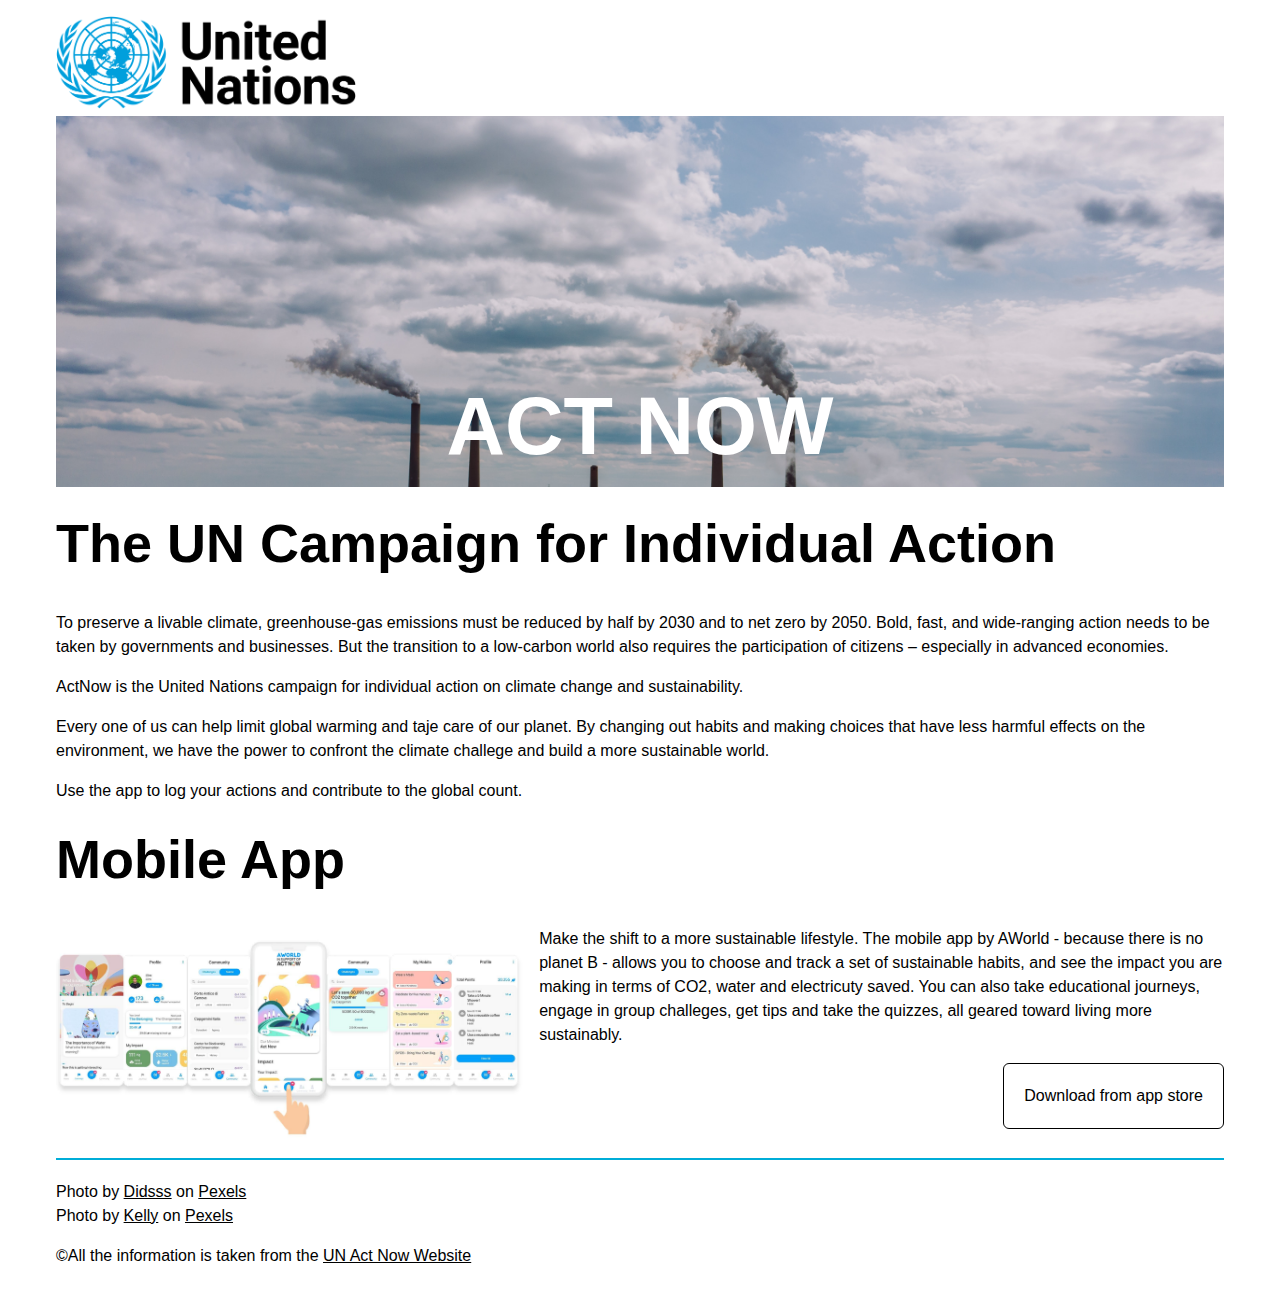
==== week-10/index.html @ fcf17b2f "Adds week 10 class" ====
<!DOCTYPE html>
<html lang="en">

<head>
    <meta charset="UTF-8">
    <meta http-equiv="X-UA-Compatible" content="IE=edge">
    <meta name="viewport" content="width=device-width, initial-scale=1.0">
    <link rel="stylesheet" href="css/reset.css">
    <link rel="stylesheet" href="css/main.css">
    <title>Act Now &#124; United Nations</title>

</head>

<body>
    <div class="container"> 
        <header class="mashtead"> 
        <img src="images/unlogo-desktop.svg.png" alt="United Nations Logo" class="desktop-logo">
        <img src="images/unlogo.png" alt="United Nations Logo" class="mobile-logo">
    <div class="banner">
            <h1> Act Now</h1>
        </div>
    </header>
        <main class="content">
            <section class="intro">
                <h2>The UN Campaign for Individual Action</h2>
                <p>
                    To preserve a livable climate, greenhouse-gas emissions must be reduced by half by 2030 and to net
                    zero by 2050. Bold, fast, and wide-ranging action needs to be taken by governments and businesses.
                    But the transition to a low-carbon world also requires the participation of citizens – especially in
                    advanced economies.
                </p>
                <p>ActNow is the United Nations campaign for individual action on
                     climate change and sustainability.
                </p>
                <p>Every one of us can help limit global warming and taje care of our planet. 
                    By changing out habits and making choices that have less harmful effects on
                    the environment, we have the power to confront the climate challege and build a more sustainable world. 
                </p>
                <p>Use the app to log your actions and contribute to the global count.
                </p>
            </section>
            <!--closing intro section-->

            <section class="app clearfix">
                <h2>Mobile App</h2>
                <img src="images/actnowapp.jpg" alt=" Act Now Mobile App">

                <div class=" content">
                    <p>
                        Make the shift to a more sustainable lifestyle. The mobile app by AWorld -
                        because there is no planet B - allows you to choose and track a set of 
                        sustainable habits, and see the impact you are making in terms of CO2, water 
                        and electricuty saved. You can also take educational journeys, engage in group challeges, get tips and take the quizzes, all geared toward living more sustainably.
                    </p>
                    <!-- target_blank ==open link new tab) -->
                    <a href="https://aworld.org/act-now/" class="btn" target="_blank">Download from app store</a>
                </div>
            </section>

            <!--closing App section-->
        </main>

        <footer class="site-footer">
                <ul class="attr_list">
                    <li><span>Photo by <a href="https://www.pexels.com/@didsss/">Didsss</a> on <a href="https://www.pexels.com/photo/factory-chimney-producing-smoke-2155988/">Pexels</a></span>
                    </li>
                    <li><span>Photo by <a href="https://www.pexels.com/@kelly-1179532/">Kelly</a> on <a href="https://www.pexels.com/photo/factory-pipes-emitting-harmful-substances-4394362/">Pexels</a></span></li>
                </ul>

                <p class="copy"></p>
                    &copy;All the information is taken from the <a href="https://www.un.org/en/actnow">UN Act Now
                    Website</a>
        </footer>   
    </div>
</body>

</html>
---- week-10/css/main.css ----
/* *******************************
        CUSTOM STYLES
**********************************/

/* 1. Global Styles*/
html{
    font-family: arial, helvetica, sans-serif;
    font-size: 14px;
    box-sizing: border-box;
}

body{
    line-height: 1.5;
}
*,
*:after,
before{
    box-sizing: inherit;
    line-height: inherit;
}
.clearfix::after{
    content:'';
    display: table;
    clear: both;
}

img{
    width: 100%;
}

/* LoVe HAte - link, Visited, Hover/Focus, Active*/
a,
a:link,
a:visited {
    color: inherit;
}
a:hover,
a:focus {
    color: #00add8;
}

h1,
h2,
h3,
h4,
h5 {
    font-weight: bold;
    margin: 1rem 0 0.5em;
}
h1{
    font-size: 5.063rem;
}

h2{
    font-size: 3.375rem;
}
h3{
    font-size: 2.25rem;
}
h4{
    font-size: 1.5rem;
}
h5{
    font-size: 1rem;
}
/*top-bottom left-right*/
p{
    margin: 1em 0;
}
.container{
    max-width: 1200px;
    margin: 0 auto;
    padding: 1em;
}

/*header*/

.mobile-logo {
    max-width: 150px;
}
.desktop-logo {
    display: none;
}
.banner {
    height: 600opx;
    background: grey url(../images/smog-desktop.jpg);
    background-size: cover;
}
.banner h1{
    margin: 0;
    padding-top: 250px; 
    text-align: center;
    text-transform: uppercase;
}

/*mobile section*/

.btn{
    text-decoration: none;
    display: inline-block;
    padding: 20px;
    border: 1px solid black;
    border-radius: 6px;
}
.btn:hover,
.btn:focus{
    background-color: #00add8;
    color: inherit;
}

/*footer section*/

.site-footer{
    margin-top: 20px;
    padding: 20px 0;
    border-top: 2px solid #00add8;
}
.copy{
    text-align: right;
}

/* *******************************
        Desktop Styles
**********************************/
@media screen and (min-width:600px){
    html {
        font-size: 16px;
    }
    .mobile-logo{
        display: none;
    }
    .desktop-logo{
        display:inline-block;
        max-width: 300px;
    }
    .banner{
        background-image: url(../images/smog-desktop.jpg);
    }
    .banner h1{
        color: white;
    }

    /*Mobile App section*/
    .app img{
        width: 40%;
        float: left;
        margin-right: 1em;
    }
    .app .btn{
        float: right;
    }
}
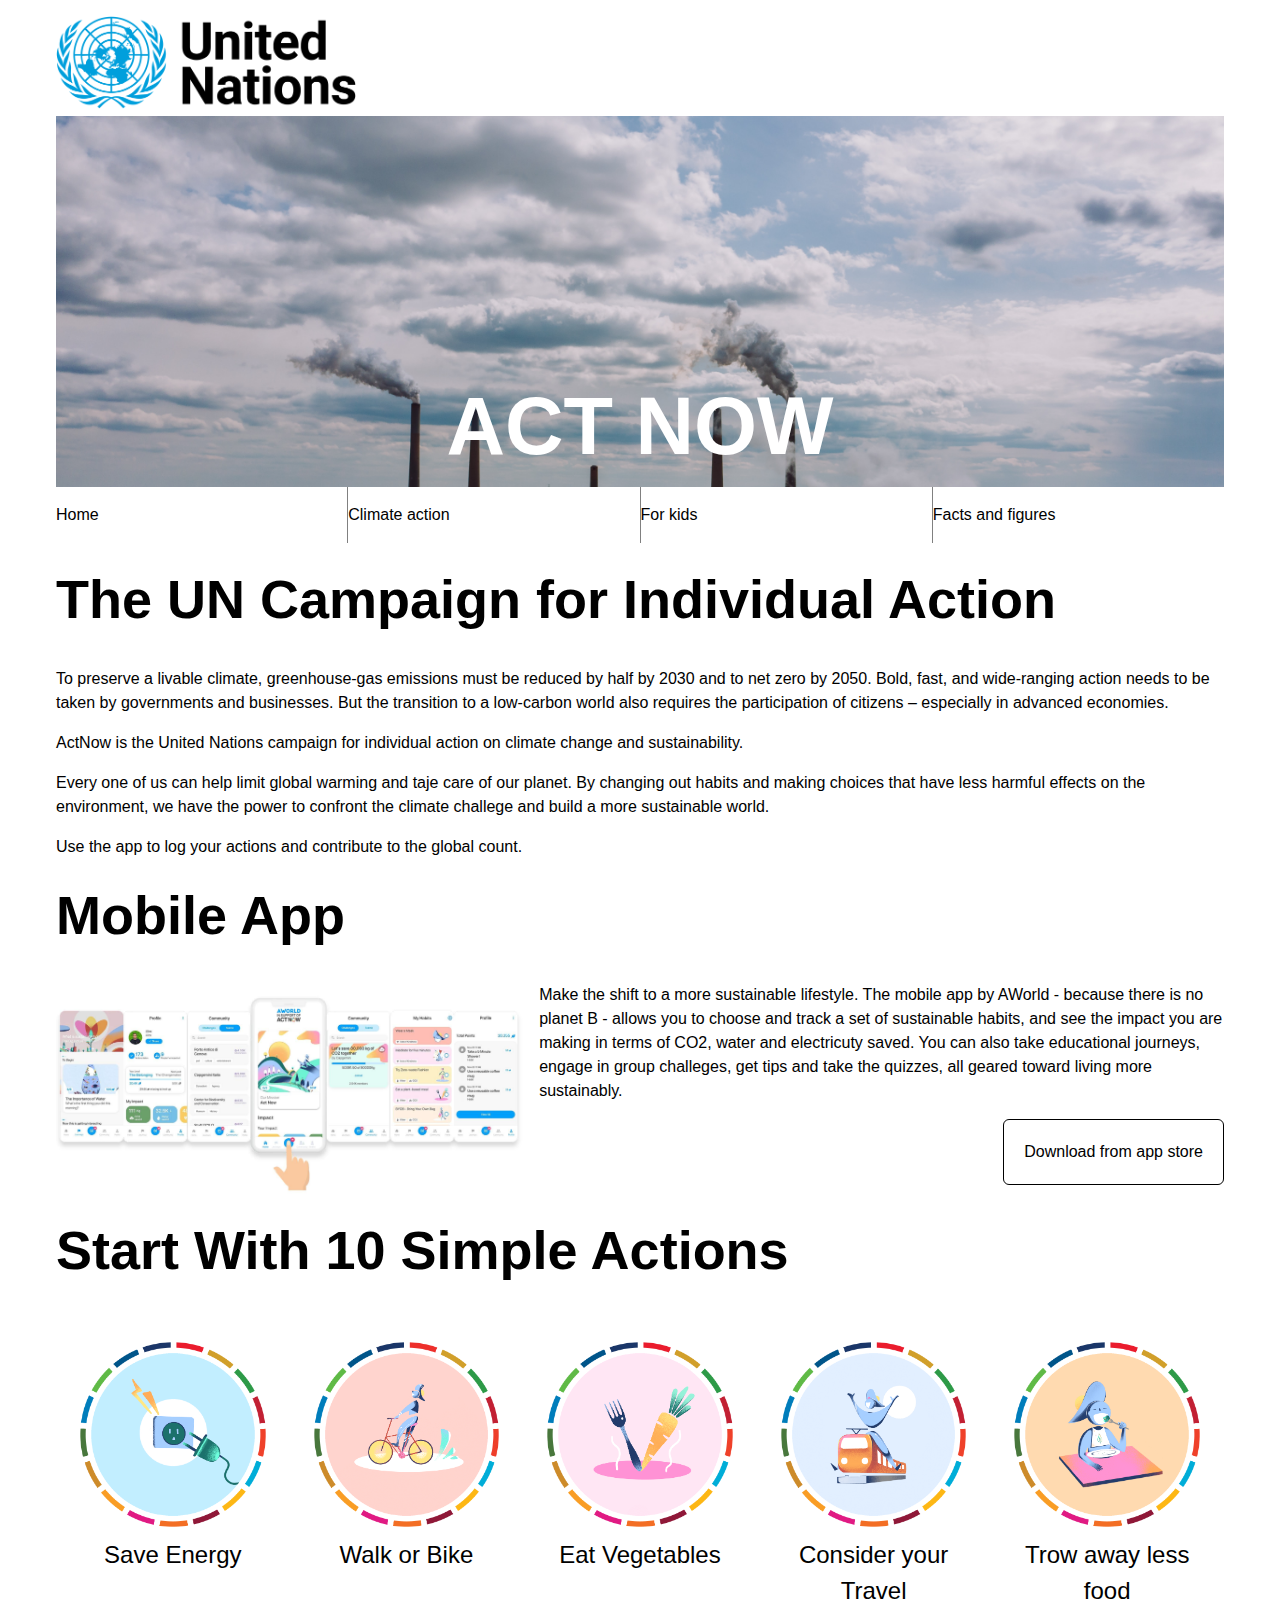
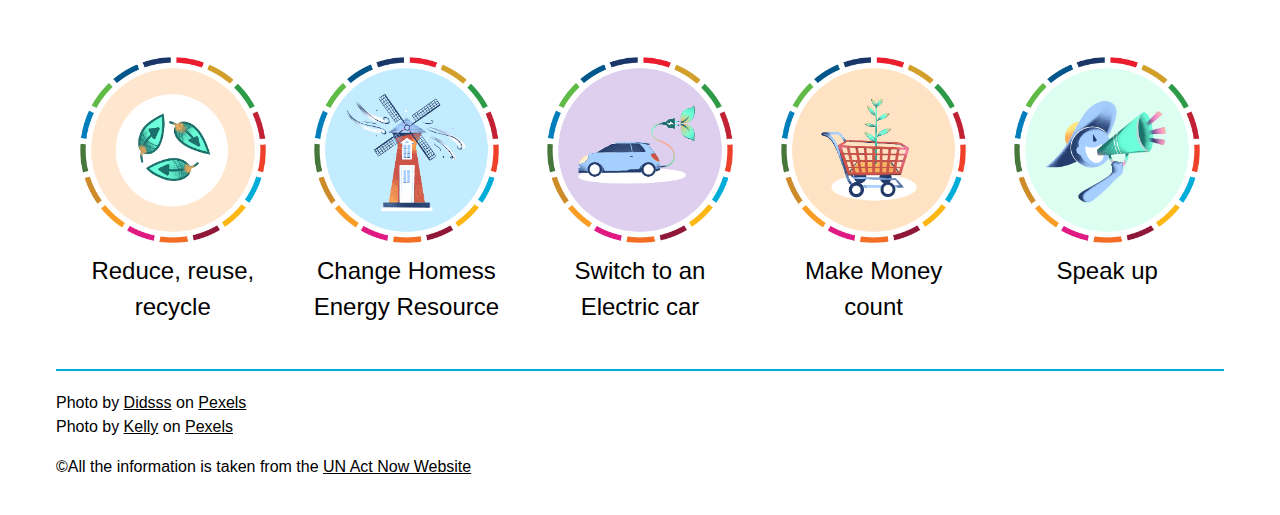
==== commit 97575391: "last changes" ====
--- a/week-10/index.html
+++ b/week-10/index.html
@@ -14,11 +14,22 @@
 <body>
     <div class="container"> 
         <header class="mashtead"> 
-        <img src="images/unlogo-desktop.svg.png" alt="United Nations Logo" class="desktop-logo">
-        <img src="images/unlogo.png" alt="United Nations Logo" class="mobile-logo">
-    <div class="banner">
-            <h1> Act Now</h1>
-        </div>
+            <img src="images/unlogo-desktop.svg.png" alt="United Nations Logo" class="desktop-logo">
+            <img src="images/unlogo.png" alt="United Nations Logo" class="mobile-logo">
+            
+            <div class="banner">
+                <h1> Act Now</h1>
+            </div>
+
+        <!--navigation-->
+            <nav class="main-class">               
+                <ul class="nav-list">
+                    <li><a href="index.html"class="current">Home</a></li>
+                    <li><a href="#">Climate action</a></li>
+                    <li><a href="#">For kids</a></li>
+                    <li><a href="#">Facts and figures</a></li>
+                </ul>
+        </nav>
     </header>
         <main class="content">
             <section class="intro">
@@ -50,14 +61,30 @@
                         Make the shift to a more sustainable lifestyle. The mobile app by AWorld -
                         because there is no planet B - allows you to choose and track a set of 
                         sustainable habits, and see the impact you are making in terms of CO2, water 
-                        and electricuty saved. You can also take educational journeys, engage in group challeges, get tips and take the quizzes, all geared toward living more sustainably.
+                        and electricuty saved. You can also take educational journeys, engage in group
+                        challeges, get tips and take the quizzes, all geared toward living more sustainably.
                     </p>
                     <!-- target_blank ==open link new tab) -->
                     <a href="https://aworld.org/act-now/" class="btn" target="_blank">Download from app store</a>
                 </div>
             </section>
-
             <!--closing App section-->
+            
+            <section class="actions">
+                <h2>Start With 10 Simple Actions</h2>
+                <ul class="actions-list">
+                    <li><img src="images/unplug.png" alt="Save Energy">Save Energy</li>
+                    <li><img src="images/drive_less.png" alt="Walk or Bike">Walk or Bike</li>
+                    <li><img src="images/plant-based.png" alt="Eat Vegetables">Eat Vegetables</li>
+                    <li><img src="images/fly-less.png" alt="Consider your Travel">Consider your Travel</li>
+                    <li><img src="images/eat-up.png" alt="Trow away less food">Trow away less food</li>
+                    <li><img src="images/recycle.png" alt="Reduce, reuse, recycle">Reduce, reuse, recycle</li>
+                    <li><img src="images/use-renewable-energy.png" alt="Change Homess Energy Resource">Change Homess Energy Resource</li>
+                    <li><img src="images/electric-vehicle.png" alt="Switch to an Electric car">Switch to an Electric car</li>
+                    <li><img src="images//eco-friendly-products.png" alt="Make Money count">Make Money count</li>
+                    <li><img src="images/speak-up.png" alt="Speak up">Speak up</li>
+                </ul>
+            </section>
         </main>
 
         <footer class="site-footer">
--- a/week-10/css/main.css
+++ b/week-10/css/main.css
@@ -93,7 +93,30 @@
     text-transform: uppercase;
 }
 
-/*mobile section*/
+/*Navigation*/
+
+.vav-list li {
+    border-bottom: 1px solid grey;
+    text-align: center;
+}
+
+/*LoVe HAte*/
+.nav-list a,
+.nav-list a:link,
+.nav-list a:visited{
+    display: block;
+    padding: 1em 0;
+    text-decoration: none;
+}
+
+.nav-list a:hover,
+.nav-list a:focus
+.nav-list a:current {
+    background-color: #00add8;
+    color: inherit;
+}
+
+/*mobile app section*/
 
 .btn{
     text-decoration: none;
@@ -107,6 +130,19 @@
     background-color: #00add8;
     color: inherit;
 }
+/*Action section*/
+
+.actions-list{
+    display: flex;
+    flex-flow:row wrap;
+}
+
+.actions-list li{
+    max-width: 40%;
+    padding: 1em;
+    text-align: center;
+    font-size: 1.5rem;
+}
 
 /*footer section*/
 
@@ -140,6 +176,20 @@
         color: white;
     }
 
+/*Navigation*/
+.nav-list{
+    display: flex;
+}
+
+.nav-list li{
+    flex: 1;
+    border: none;
+    border-right: 1px solid grey;
+}
+.nav-list li:last-child {
+    border: none;
+}
+
     /*Mobile App section*/
     .app img{
         width: 40%;
@@ -149,4 +199,13 @@
     .app .btn{
         float: right;
     }
+}
+/*********************************
+           MEDIA QUERY 800 PX
+*********************************/
+
+@media screen and (min-width:600Px){
+    .actions-list li {
+        max-width: 20%;
+    }    
 }